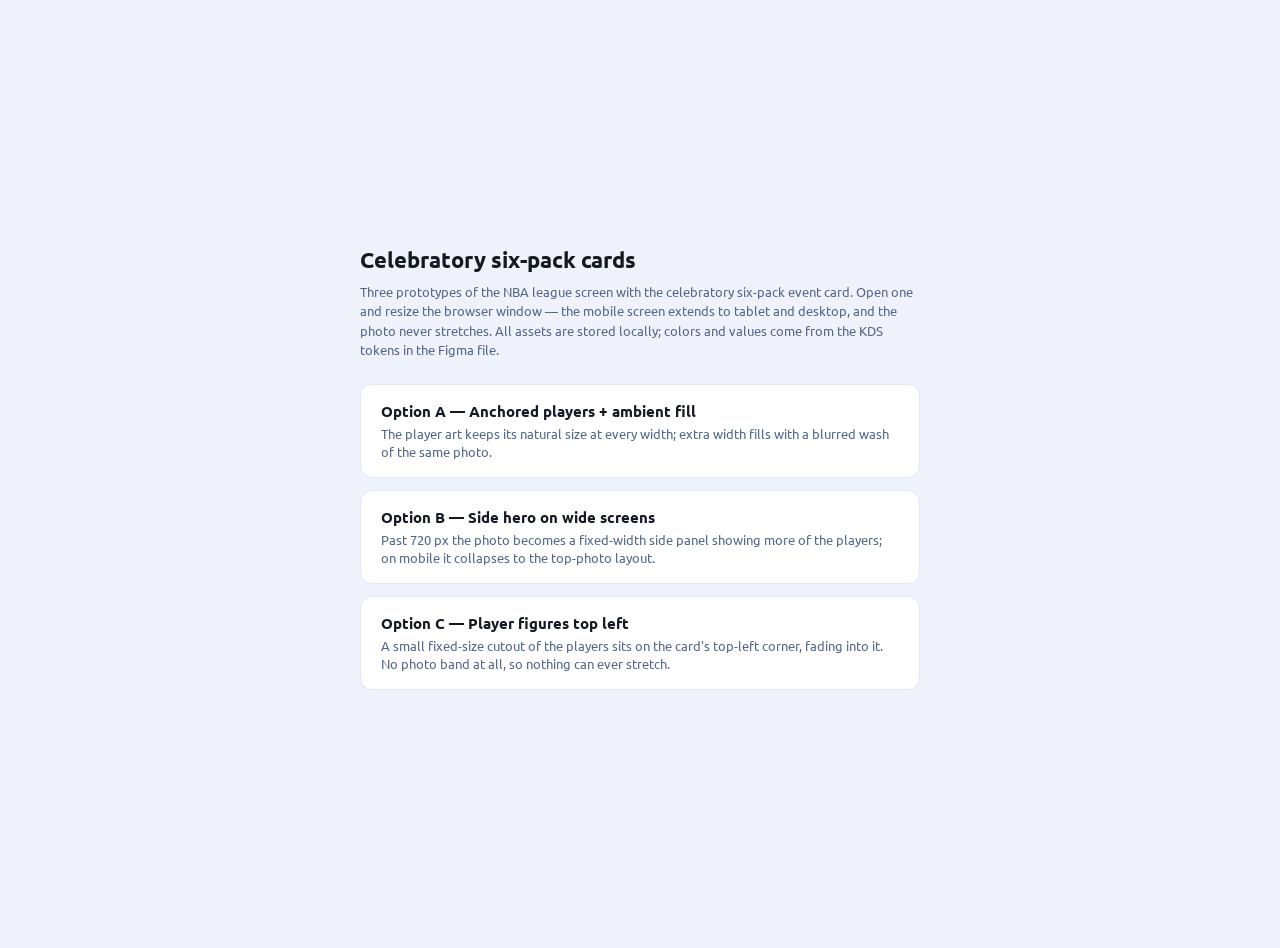
==== index.html @ 9192042d "Add files via upload" ====
<!DOCTYPE html>
<html lang="en">
<head>
<meta charset="UTF-8">
<meta name="viewport" content="width=device-width, initial-scale=1.0">
<title>Celebratory six-pack cards — prototypes</title>
<link href="https://fonts.googleapis.com/css2?family=Ubuntu:wght@400;500;700&display=swap" rel="stylesheet">
<style>
  body{font-family:'Ubuntu',sans-serif;background:#eff2fa;color:#151923;display:flex;min-height:100vh;align-items:center;justify-content:center;margin:0;padding:24px}
  .wrap{max-width:560px}
  h1{font-size:22px;margin:0 0 8px}
  p{font-size:13px;color:#526789;line-height:1.5;margin:0 0 24px}
  a.opt{display:block;background:#fff;border:1px solid #e2e8f8;border-radius:12px;padding:16px 20px;margin-bottom:12px;text-decoration:none;color:inherit}
  a.opt:hover{border-color:#c2cee5}
  a.opt strong{display:block;font-size:15px;margin-bottom:4px}
  a.opt span{font-size:12.5px;color:#526789;line-height:1.45;display:block}
</style>
</head>
<body>
<div class="wrap">
  <h1>Celebratory six-pack cards</h1>
  <p>Three prototypes of the NBA league screen with the celebratory six-pack event card. Open one and resize the browser window — the mobile screen extends to tablet and desktop, and the photo never stretches. All assets are stored locally; colors and values come from the KDS tokens in the Figma file.</p>
  <a class="opt" href="option-a.html"><strong>Option A — Anchored players + ambient fill</strong><span>The player art keeps its natural size at every width; extra width fills with a blurred wash of the same photo.</span></a>
  <a class="opt" href="option-b.html"><strong>Option B — Side hero on wide screens</strong><span>Past 720&nbsp;px the photo becomes a fixed-width side panel showing more of the players; on mobile it collapses to the top-photo layout.</span></a>
  <a class="opt" href="option-c.html"><strong>Option C — Player figures top left</strong><span>A small fixed-size cutout of the players sits on the card's top-left corner, fading into it. No photo band at all, so nothing can ever stretch.</span></a>
</div>
</body>
</html>
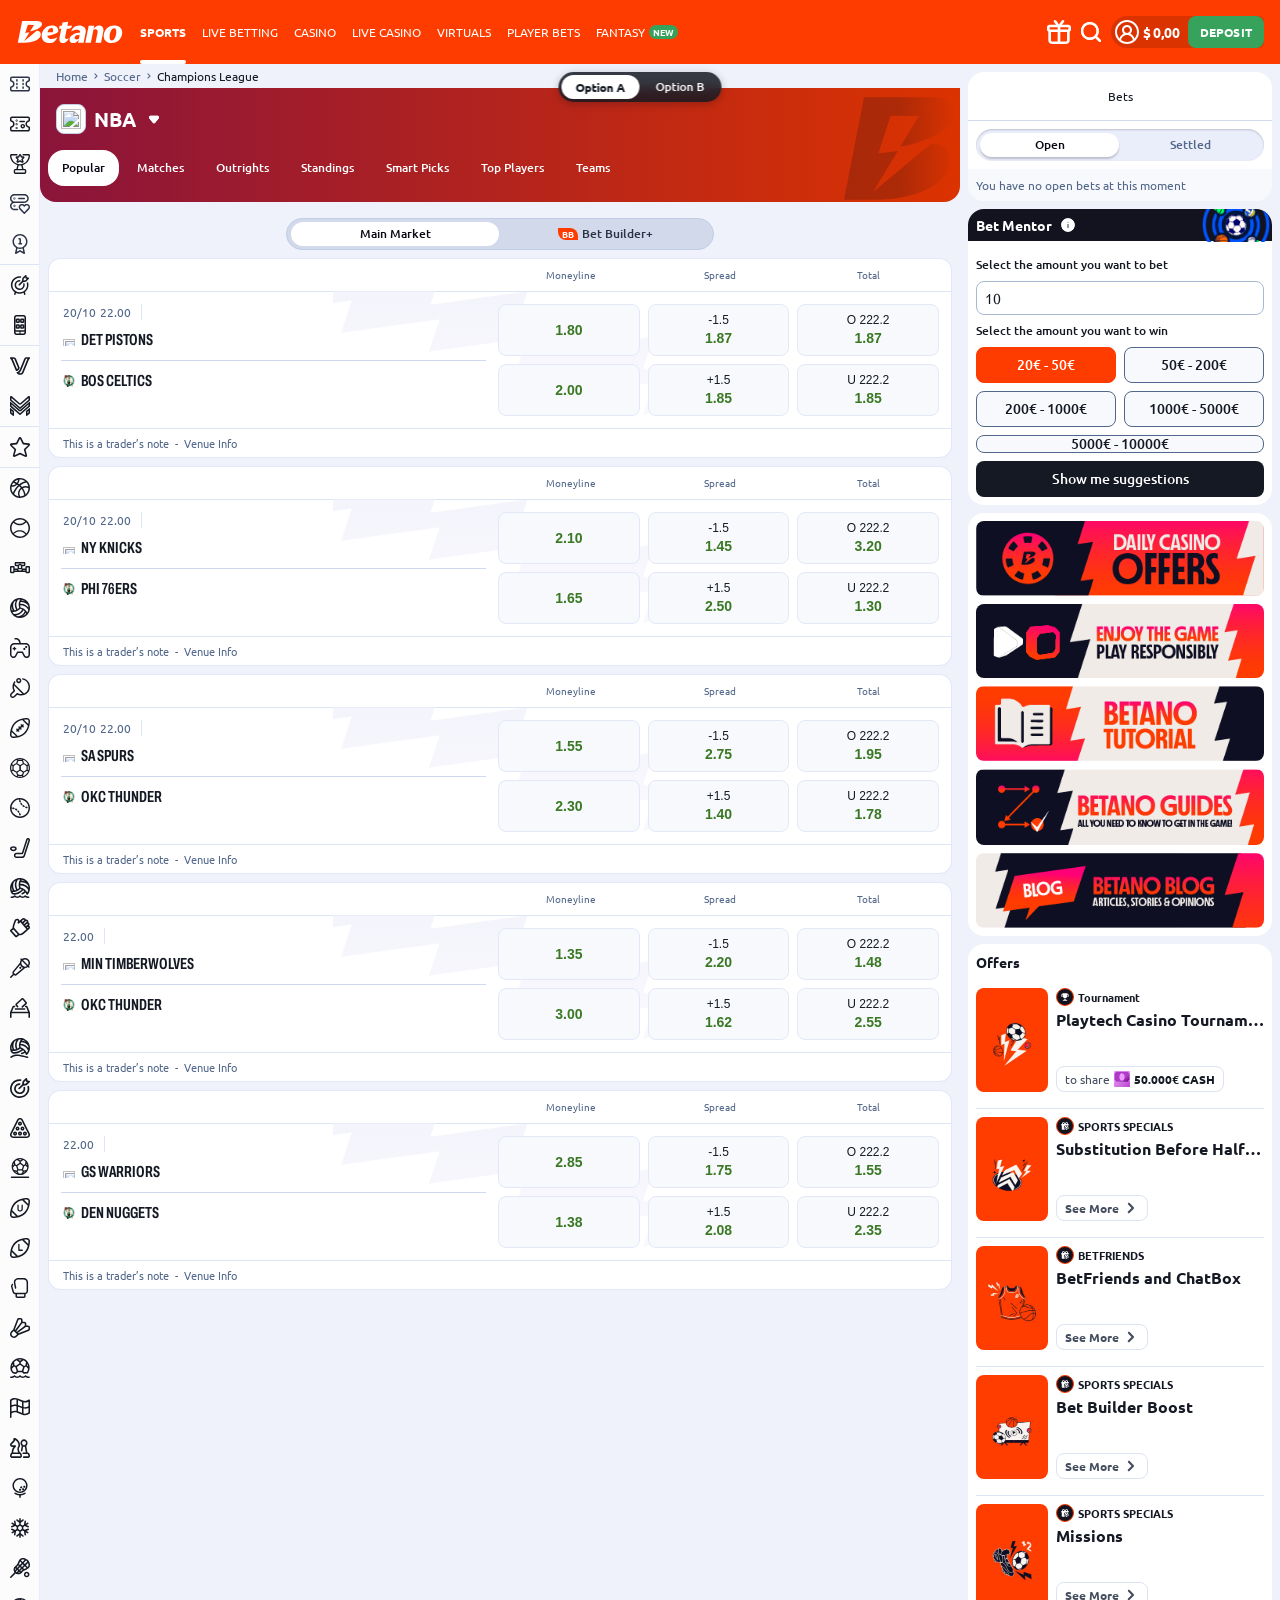
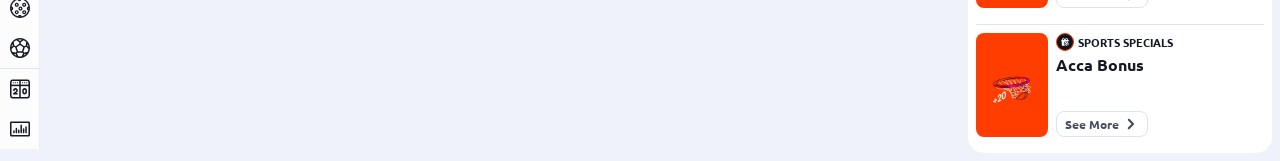
==== commit 224a5119: "Add files via upload" ====
--- a/index.html
+++ b/index.html
@@ -2,27 +2,10 @@
 <html lang="en">
 <head>
 <meta charset="UTF-8">
-<meta name="viewport" content="width=device-width, initial-scale=1.0">
-<title>Celebratory six-pack cards — prototypes</title>
-<link href="https://fonts.googleapis.com/css2?family=Ubuntu:wght@400;500;700&display=swap" rel="stylesheet">
-<style>
-  body{font-family:'Ubuntu',sans-serif;background:#eff2fa;color:#151923;display:flex;min-height:100vh;align-items:center;justify-content:center;margin:0;padding:24px}
-  .wrap{max-width:560px}
-  h1{font-size:22px;margin:0 0 8px}
-  p{font-size:13px;color:#526789;line-height:1.5;margin:0 0 24px}
-  a.opt{display:block;background:#fff;border:1px solid #e2e8f8;border-radius:12px;padding:16px 20px;margin-bottom:12px;text-decoration:none;color:inherit}
-  a.opt:hover{border-color:#c2cee5}
-  a.opt strong{display:block;font-size:15px;margin-bottom:4px}
-  a.opt span{font-size:12.5px;color:#526789;line-height:1.45;display:block}
-</style>
+<meta http-equiv="refresh" content="0; url=option-a.html">
+<title>Celebratory six-pack cards</title>
 </head>
 <body>
-<div class="wrap">
-  <h1>Celebratory six-pack cards</h1>
-  <p>Three prototypes of the NBA league screen with the celebratory six-pack event card. Open one and resize the browser window — the mobile screen extends to tablet and desktop, and the photo never stretches. All assets are stored locally; colors and values come from the KDS tokens in the Figma file.</p>
-  <a class="opt" href="option-a.html"><strong>Option A — Anchored players + ambient fill</strong><span>The player art keeps its natural size at every width; extra width fills with a blurred wash of the same photo.</span></a>
-  <a class="opt" href="option-b.html"><strong>Option B — Side hero on wide screens</strong><span>Past 720&nbsp;px the photo becomes a fixed-width side panel showing more of the players; on mobile it collapses to the top-photo layout.</span></a>
-  <a class="opt" href="option-c.html"><strong>Option C — Player figures top left</strong><span>A small fixed-size cutout of the players sits on the card's top-left corner, fading into it. No photo band at all, so nothing can ever stretch.</span></a>
-</div>
+<script>location.replace('option-a.html');</script>
 </body>
 </html>
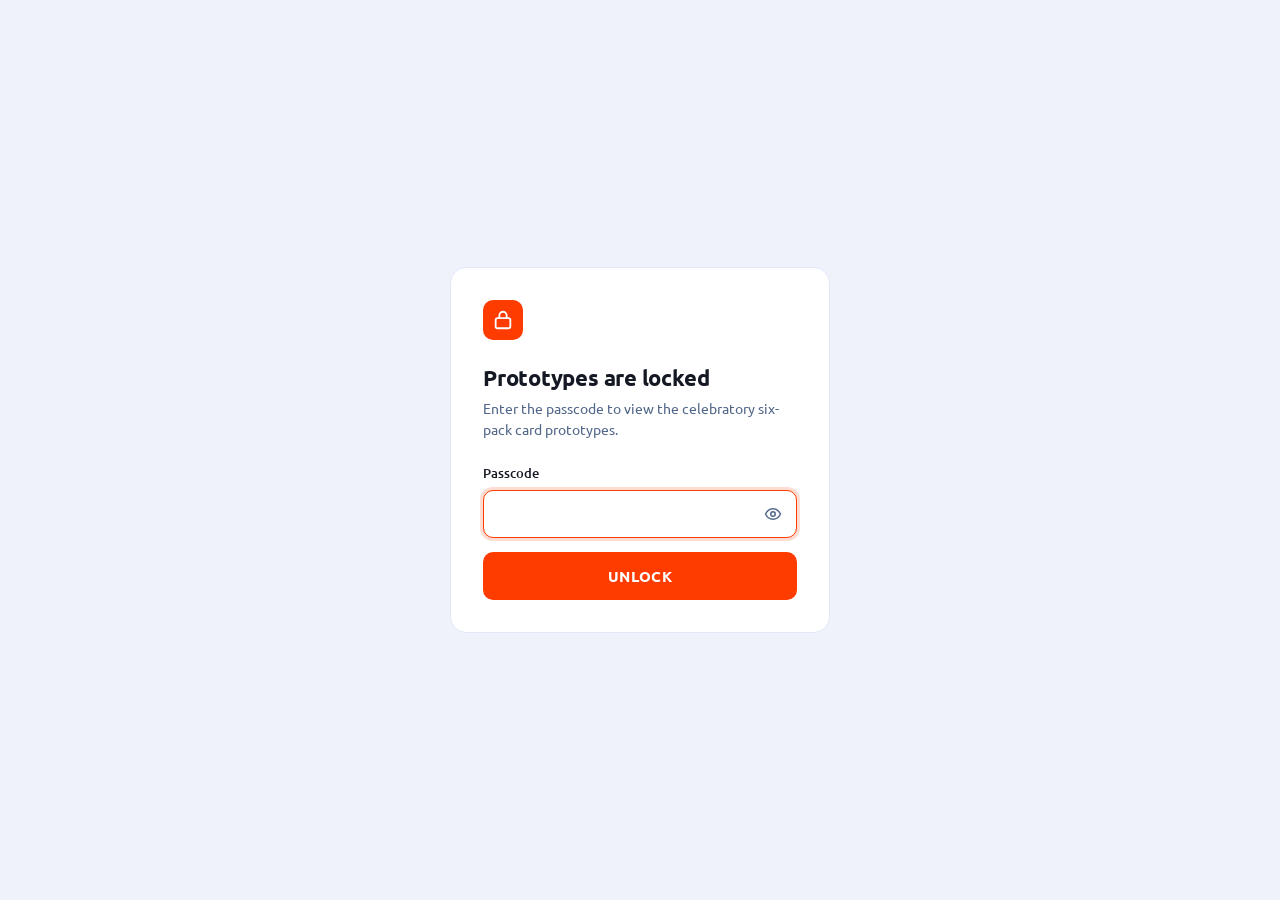
==== commit ef26e9ad: "Add passcode login gate for prototype pages" ====
--- a/index.html
+++ b/index.html
@@ -2,6 +2,7 @@
 <html lang="en">
 <head>
 <meta charset="UTF-8">
+<script src="auth.js"></script>
 <meta http-equiv="refresh" content="0; url=option-a.html">
 <title>Celebratory six-pack cards</title>
 </head>
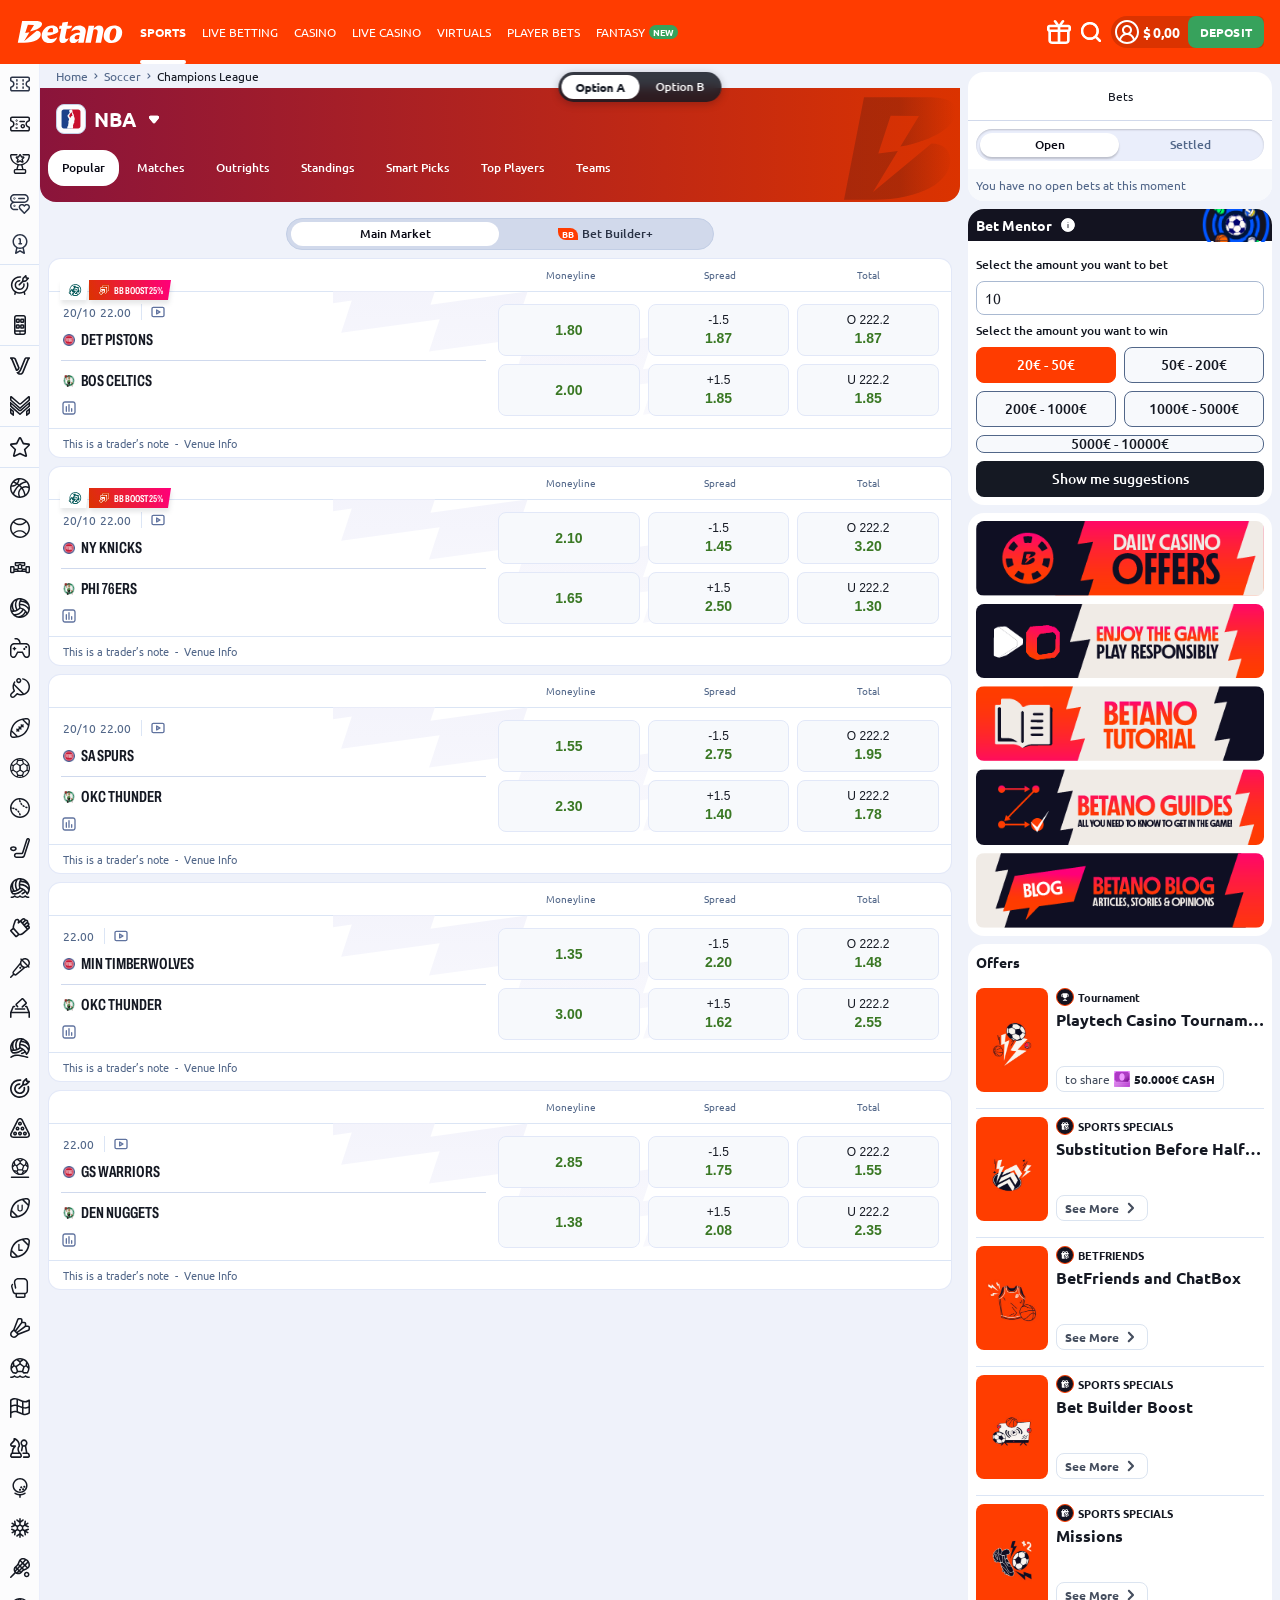
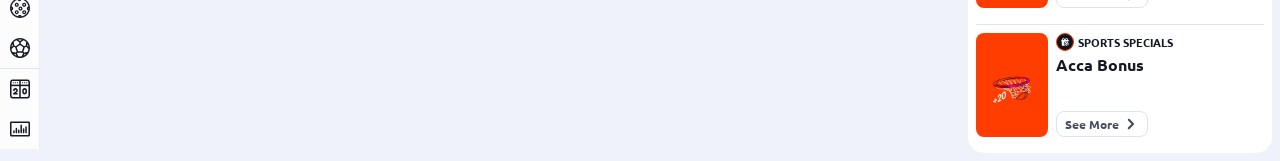
==== commit 856e2341: "Update index.html" ====
--- a/index.html
+++ b/index.html
@@ -2,7 +2,6 @@
 <html lang="en">
 <head>
 <meta charset="UTF-8">
-<script src="auth.js"></script>
 <meta http-equiv="refresh" content="0; url=option-a.html">
 <title>Celebratory six-pack cards</title>
 </head>
